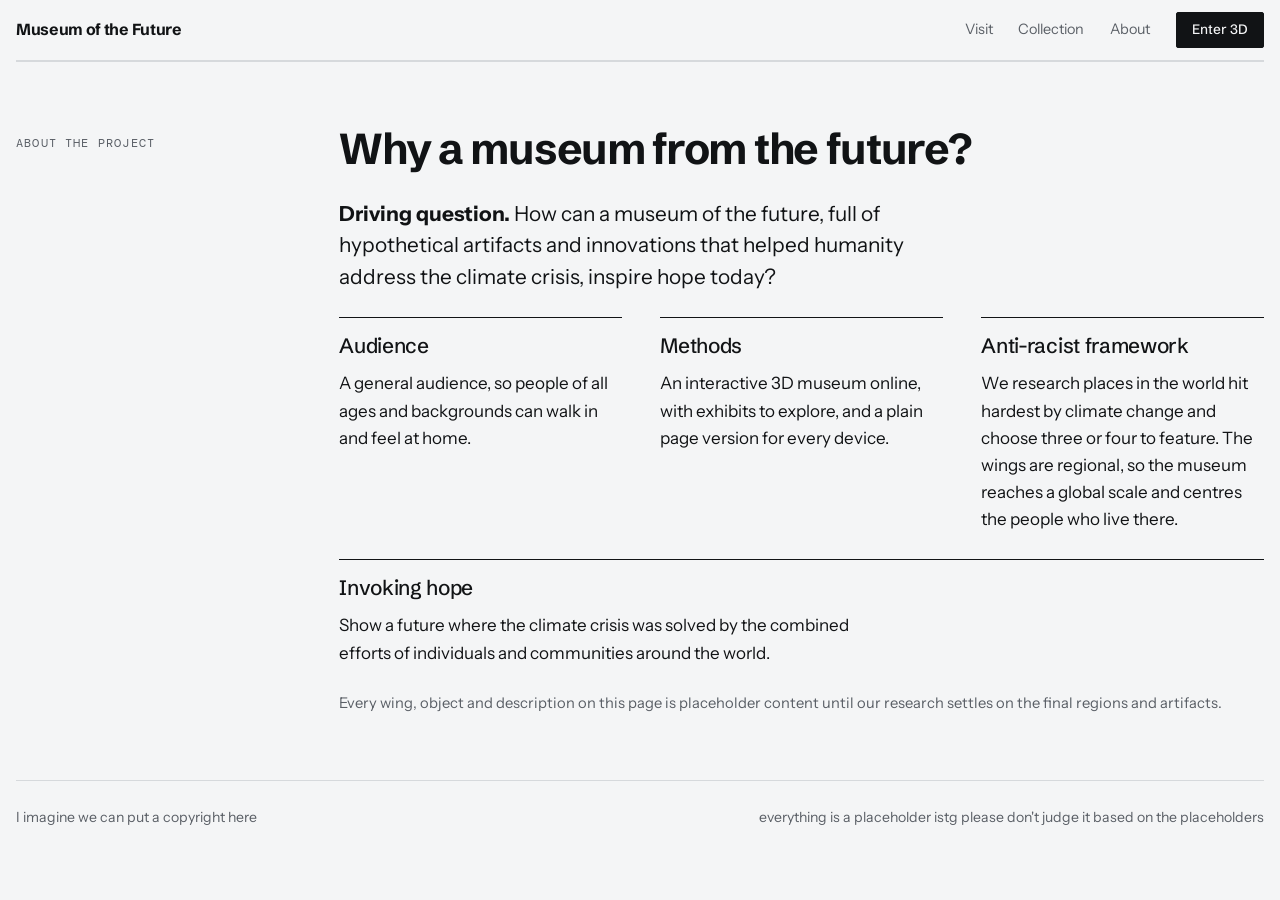
==== about/index.html @ c41415de "initial commit" ====
<!doctype html>
<html lang="en">
<head>
<meta charset="utf-8">
<meta name="viewport" content="width=device-width,initial-scale=1,viewport-fit=cover">
<meta name="claude:viewport-fit-sides" content="cover">
<title>About- Museum of the Future</title>
<link rel="preconnect" href="https://fonts.googleapis.com">
<link rel="preconnect" href="https://fonts.gstatic.com" crossorigin>
<link href="https://fonts.googleapis.com/css2?family=DM+Mono:wght@400;500&family=Instrument+Sans:wght@400;500&family=Schibsted+Grotesk:wght@500;700&display=swap" rel="stylesheet">
<link rel="stylesheet" href="../css/base.css">
<link rel="stylesheet" href="../css/site.css">
<link rel="stylesheet" href="../css/gallery.css">
</head>
<body>

<div id="site">
<header class="top">
  <div class="wrap">
    <a class="brand" href="../">Museum of the Future</a>
    <nav class="nav" aria-label="Main">
      <a href="../index.html#visit">Visit</a><a href="../collection/">Collection</a><a href="./">About</a>
      <button class="btn btn-primary btn-sm" type="button" data-3d="">Enter 3D</button>
    </nav>
  </div>
</header>

<main id="top">
<section class="sec" id="about">
  <div class="wrap">
    <p class="mono sec-label">About the project</p>
    <div class="sec-body">
      <h2>Why a museum from the future?</h2>
      <p class="lead"><b>Driving question.</b> How can a museum of the future, full of hypothetical artifacts and innovations that helped humanity address the climate crisis, inspire hope today?</p>
      <div class="three">
        <article class="item"><h3>Audience</h3><p>A general audience, so people of all ages and backgrounds can walk in and feel at home.</p></article>
        <article class="item"><h3>Methods</h3><p>An interactive 3D museum online, with exhibits to explore, and a plain page version for every device.</p></article>
        <article class="item"><h3>Anti-racist framework</h3><p>We research places in the world hit hardest by climate change and choose three or four to feature. The wings are regional, so the museum reaches a global scale and centres the people who live there.</p></article>
      </div>
      <div class="one">
        <article class="item"><h3>Invoking hope</h3><p>Show a future where the climate crisis was solved by the combined efforts of individuals and communities around the world.</p></article>
        </div>
      <p class="note">Every wing, object and description on this page is placeholder content until our research settles on the final regions and artifacts.</p>
    </div>
  </div>
</section>
</main>

<footer>
  <div class="wrap">
    <span>I imagine we can put a copyright here</span>
    <span>everything is a placeholder istg please don't judge it based on the placeholders</span>
  </div>
</footer>
</div>

<div class="modal" id="placard" role="dialog" aria-modal="true" aria-labelledby="pl-title" hidden>
  <div class="modal-card">
    <div class="frame"><div class="mat"><canvas id="pl-canvas" width="480" height="600" aria-hidden="true"></canvas></div></div>
    <div>
      <p class="mono" id="pl-cat"></p>
      <h3 id="pl-title" style="margin-block:.5rem .8rem;font-size:1.7rem;font-weight:700;letter-spacing:-.025em"></h3>
      <p id="pl-text"></p>
      <dl><dt>Wing</dt><dd id="pl-wing"></dd><dt>Era</dt><dd id="pl-year"></dd><dt>Stewarded by</dt><dd id="pl-by"></dd></dl>
      <div class="btn-row" style="margin-top:1.4rem"><button class="btn btn-primary" type="button" id="pl-close">Close</button></div>
    </div>
  </div>
</div>

<div id="gallery3d" hidden role="dialog" aria-modal="true" aria-label="3D gallery">
  <div id="gl-host"></div>
  <div class="hud">
    <div class="hud-top">
      <button class="hud-btn" id="gl-exit" type="button">&larr; Exit to site</button>
      <div class="hud-right">
        <label class="sr" for="hud-q">Quality</label>
        <select id="hud-q" class="hud-btn"><option value="low">Low</option><option value="medium">Medium</option><option value="high">High</option></select>
        <button class="hud-btn" id="gl-stats-btn" type="button" aria-pressed="false">Stats</button>
      </div>
    </div>
    <div class="hud-pill" id="gl-room" role="status" aria-live="polite"></div>
    <canvas id="gl-map" width="124" height="124" aria-hidden="true"></canvas>
    <div class="hud-stats" id="gl-stats" hidden></div>
    <div class="cross" aria-hidden="true"></div>
    <button class="hud-read" id="gl-read" type="button" hidden></button>
    <div id="joy" aria-hidden="true"><div id="knob"></div></div>
    <p class="hud-help"><span class="m">WASD or arrows to walk, mouse to look, E to read.</span></p>
  </div>
  <div class="gl-load" id="gl-load">
    <div class="box">
      <h2 id="gl-title">Opening the gallery</h2>
      <p id="gl-msg">Loading the 3D library.</p>
      <button class="btn btn-primary" type="button" id="gl-go" hidden>Start walking</button>
      <button class="btn btn-ghost" type="button" id="gl-back" hidden>Back to the site</button>
    </div>
  </div>
</div>

<!-- tiny DOM + environment helpers -->
<script src="../src/util.js"></script>
<!-- shared state -->
<script src="../src/state.js"></script>
<!-- the wings and the objects -->
<script src="../src/data.js"></script>
<!-- procedural paintings -->
<script src="../src/art.js"></script>
<!-- wall-label dialog -->
<script src="../src/placard.js"></script>
<!-- device check + quality presets -->
<script src="../src/quality.js"></script>
<!-- on-demand three.js loader -->
<script src="../src/load-three.js"></script>
<!-- the 3D gallery -->
<script src="../src/world.js"></script>
<!-- open/close the 3D gallery -->
<script src="../src/gallery.js"></script>
<!-- click wiring -->
<script src="../src/main.js"></script>
</body>
</html>
---- css/base.css ----
:root{color-scheme:light;box-sizing:border-box;padding-top:env(safe-area-inset-top,0px);padding-bottom:env(safe-area-inset-bottom,0px)}html{scroll-padding-top:env(safe-area-inset-top,0px)}body{margin:0;padding:0;font:14px -apple-system,BlinkMacSystemFont,sans-serif;background:#fff;color:#000}img{max-width:100%}[hidden]:not([hidden=until-found i]){display:none!important}

:root{
  --bg:#f4f5f6; --surface:#ffffff; --ink:#111315; --muted:#5a5f66; --line:#d6d9dc;
  --accent:#2a3fd6; --accent-ink:#ffffff; --mat:#ffffff; --frame:#16181b; --focus:#2a3fd6;
  --hud-bg:rgba(17,19,21,.8); --hud-ink:#f4f5f6;
  --f-display:'Schibsted Grotesk',system-ui,-apple-system,'Segoe UI',sans-serif;
  --f-body:'Instrument Sans',system-ui,-apple-system,'Segoe UI',sans-serif;
  --f-mono:'DM Mono',ui-monospace,'SFMono-Regular',Menlo,monospace;
}
@media (prefers-color-scheme: dark){
  :root:not([data-theme="light"]){
    --bg:#0d0e10; --surface:#15171a; --ink:#eceef0; --muted:#9aa0a8; --line:#2a2d32;
    --accent:#93a2ff; --accent-ink:#0d0e10; --frame:#3b3f45; --focus:#93a2ff; color-scheme:dark;
  }
}
:root[data-theme="dark"]{
  --bg:#0d0e10; --surface:#15171a; --ink:#eceef0; --muted:#9aa0a8; --line:#2a2d32;
  --accent:#93a2ff; --accent-ink:#0d0e10; --frame:#3b3f45; --focus:#93a2ff; color-scheme:dark;
}
*,*::before,*::after{box-sizing:border-box}
[hidden]{display:none!important}
html{scroll-behavior:smooth}
@media (prefers-reduced-motion: reduce){html{scroll-behavior:auto}*{transition:none!important;animation:none!important}}
body{
  background:var(--bg);color:var(--ink);font-family:var(--f-body);font-size:1.0625rem;line-height:1.6;
  padding-block:0;padding-left:max(16px,env(safe-area-inset-left,0px));padding-right:max(16px,env(safe-area-inset-right,0px));
  overflow-x:clip;-webkit-font-smoothing:antialiased;
}
body::before{content:"";position:fixed;inset:0 0 auto;height:env(safe-area-inset-top,0px);z-index:10;background:var(--bg)}
h1,h2,h3{font-family:var(--f-display);color:var(--ink);margin:0;text-wrap:balance}
h2{font-size:clamp(1.8rem,3.6vw,2.7rem);font-weight:700;letter-spacing:-.03em;line-height:1.08}
h3{font-size:1.3rem;font-weight:500;letter-spacing:-.015em;line-height:1.2}
p{margin:0}
a{color:var(--ink);text-underline-offset:3px}
a:hover{color:var(--accent)}
:focus-visible{outline:2px solid var(--focus);outline-offset:3px}
.sr{position:absolute;width:1px;height:1px;overflow:hidden;clip:rect(0 0 0 0);white-space:nowrap}
.mono{font-family:var(--f-mono);font-size:.74rem;letter-spacing:.1em;text-transform:uppercase;color:var(--muted)}
.wrap{max-width:82rem;margin-inline:auto}
.lead{font-size:clamp(1.1rem,1.8vw,1.3rem);line-height:1.5;max-width:36rem}
.small{font-size:.95rem;color:var(--muted);max-width:36rem}

.btn{font-family:var(--f-display);font-weight:500;font-size:.92rem;line-height:1.2;border-radius:2px;padding:.8rem 1.25rem;border:1px solid var(--ink);cursor:pointer;text-decoration:none;display:inline-flex;align-items:center;gap:.5rem;transition:background .15s,color .15s,border-color .15s}
.btn:hover{border-color:var(--accent);color:var(--accent-ink);background:var(--accent)}
.btn[disabled]{opacity:.45;cursor:not-allowed}
.btn[disabled]:hover{background:inherit;border-color:var(--ink);color:inherit}
.btn-primary{background:var(--ink);color:var(--bg)}
.btn-ghost{background:transparent;color:var(--ink)}
.btn-sm{padding:.55rem .95rem;font-size:.85rem}
---- css/site.css ----
.top{position:sticky;top:env(safe-area-inset-top,0px);z-index:8;background:var(--bg);border-bottom:1px solid var(--line)}
.top .wrap{display:flex;align-items:center;justify-content:space-between;gap:1rem;padding-block:.75rem}
.brand{font-family:var(--f-display);font-weight:700;font-size:1rem;letter-spacing:-.02em;text-decoration:none}
.nav{display:flex;align-items:center;gap:1.6rem}
.nav a:not(.btn){font-size:.9rem;text-decoration:none;color:var(--muted)}
.nav a:not(.btn):hover{color:var(--ink)}
@media (max-width:700px){.nav a:not(.btn){display:none}}

.hero{padding-block:clamp(2.5rem,6vw,5rem) clamp(2.5rem,6vw,4.5rem)}
.hero h1{font-size:clamp(3.1rem,11.2vw,9.2rem);font-weight:700;letter-spacing:-.05em;line-height:.9;margin:1.1rem 0 clamp(2rem,5vw,3.6rem);max-width:12ch}
.hero-row{display:grid;grid-template-columns:minmax(0,5fr) minmax(0,7fr);gap:clamp(1.8rem,5vw,5rem);align-items:end}
@media (max-width:860px){.hero-row{grid-template-columns:minmax(0,1fr)}}
.cta{display:flex;flex-wrap:wrap;gap:.7rem;margin-top:1.6rem}
.hero .small{margin-top:1.2rem}
#hero-wall{display:grid;grid-template-columns:repeat(3,minmax(0,1fr));gap:clamp(.8rem,2vw,1.6rem);align-items:end}
@media (max-width:600px){#hero-wall .plate{display:none}}

.frame{background:var(--frame);padding:clamp(4px,.7vw,6px)}
.mat{background:var(--mat);padding:clamp(8px,9%,20px)}
.mat canvas{display:block;width:100%;height:auto;aspect-ratio:4/5;max-width:100%}
.plate{border-top:1px solid var(--line);padding-top:.55rem;font-family:var(--f-mono);font-size:.7rem;line-height:1.55;letter-spacing:.04em;color:var(--muted)}
.plate b{display:block;font-family:var(--f-display);font-weight:500;font-size:.95rem;letter-spacing:-.01em;line-height:1.3;color:var(--ink);margin-block:.1rem}
.art{display:flex;flex-direction:column;gap:.75rem;text-align:left;background:none;border:0;padding:0;color:inherit;font:inherit;cursor:pointer;min-width:0}
.art .frame{transition:transform .25s}
.art:hover .frame{transform:translateY(-4px)}

.sec{border-top:1px solid var(--line);padding-block:clamp(2.2rem,5vw,4rem)}
.sec .wrap{display:grid;grid-template-columns:minmax(0,1fr) minmax(0,3.4fr);gap:clamp(1rem,4vw,4rem)}
@media (max-width:860px){.sec .wrap{grid-template-columns:minmax(0,1fr)}}
.sec-label{padding-top:.5rem}
.sec-body{display:grid;gap:1.6rem;min-width:0;align-content:start}
.two{display:grid;grid-template-columns:repeat(2,minmax(0,1fr));gap:clamp(1.5rem,4vw,3.5rem)}
.three{display:grid;grid-template-columns:repeat(3,minmax(0,1fr));gap:clamp(1.5rem,3vw,2.5rem)}
@media (max-width:860px){.two,.three{grid-template-columns:minmax(0,1fr)}}
.item{border-top:1px solid var(--ink);padding-top:1rem;display:grid;gap:.7rem;align-content:start}
.item p{max-width:34rem}
.list{margin:0;padding:0;list-style:none;display:grid;gap:.4rem;font-size:.95rem;color:var(--muted)}
.list li{padding-left:1rem;position:relative}
.list li::before{content:"";position:absolute;left:0;top:.7em;width:.5rem;height:1px;background:currentColor}
.seg{display:inline-flex;border:1px solid var(--ink);width:max-content;max-width:100%}
.seg label{cursor:pointer;position:relative}
.seg input{position:absolute;opacity:0;width:1px;height:1px}
.seg span{display:block;padding:.45rem 1.1rem;font-family:var(--f-mono);font-size:.74rem;letter-spacing:.08em;text-transform:uppercase}
.seg input:checked + span{background:var(--ink);color:var(--bg)}
.seg input:focus-visible + span{outline:2px solid var(--focus);outline-offset:2px}
.note{font-size:.92rem;color:var(--muted)}
.btn-row{display:flex;flex-wrap:wrap;gap:.7rem}

.chips{display:flex;flex-wrap:wrap;gap:.4rem}
.chip{font-family:var(--f-mono);font-size:.72rem;letter-spacing:.08em;text-transform:uppercase;color:var(--ink);background:transparent;border:1px solid var(--line);border-radius:2px;padding:.45rem .8rem;cursor:pointer}
.chip:hover{border-color:var(--ink)}
.chip[aria-pressed="true"]{background:var(--ink);border-color:var(--ink);color:var(--bg)}
.wing{display:grid;grid-template-columns:minmax(0,1fr) minmax(0,2fr);gap:clamp(1.5rem,4vw,3rem);padding-block:2rem;border-top:1px solid var(--line)}
.wing:first-child{border-top:1px solid var(--ink)}
@media (max-width:860px){.wing{grid-template-columns:minmax(0,1fr)}}
.wing-head{display:grid;gap:.7rem;align-content:start;justify-items:start}
.wing-head .btn{margin-top:.4rem}
.wing-art{display:grid;grid-template-columns:repeat(2,minmax(0,1fr));gap:clamp(1rem,3vw,2rem);align-items:start}
@media (max-width:520px){.wing-art{grid-template-columns:minmax(0,1fr)}}

.notes{display:grid;grid-template-columns:repeat(2,minmax(0,1fr));gap:1.4rem clamp(1.5rem,4vw,3.5rem);margin:0;padding:0;list-style:none}
@media (max-width:860px){.notes{grid-template-columns:minmax(0,1fr)}}
.notes li{border-top:1px solid var(--line);padding-top:.8rem}
.notes b{font-family:var(--f-display);font-weight:500;display:block;margin-bottom:.2rem}
.notes span{color:var(--muted);font-size:.95rem}

form{display:grid;gap:.6rem;align-content:start}
form h3{margin-bottom:.2rem}
legend{font-family:var(--f-display);font-weight:500;padding:0;margin-bottom:.8rem}
fieldset{border:0;margin:0;padding:0;min-width:0}
label.q{font-family:var(--f-display);font-weight:500;font-size:.9rem;margin-top:.5rem}
textarea,input[type=text],select.field{width:100%;font:inherit;color:var(--ink);background:var(--surface);border:1px solid var(--line);border-radius:2px;padding:.65rem .75rem}
textarea:focus,input[type=text]:focus,select.field:focus{border-color:var(--ink);outline:none;box-shadow:0 0 0 2px var(--focus)}
textarea{resize:vertical;min-height:5rem}
.scale{display:flex;gap:.4rem;flex-wrap:wrap}
.scale label{cursor:pointer;position:relative}
.scale input{position:absolute;opacity:0;width:1px;height:1px}
.scale span{display:grid;place-items:center;width:3rem;height:3rem;border:1px solid var(--ink);font-family:var(--f-mono);font-size:.9rem}
.scale input:checked + span{background:var(--ink);color:var(--bg)}
.scale input:focus-visible + span{outline:2px solid var(--focus);outline-offset:2px}
.ends{display:flex;justify-content:space-between;font-size:.82rem;color:var(--muted);max-width:16.4rem;margin-top:.4rem}
.msg{min-height:1.4em;font-size:.95rem;color:var(--accent)}
footer{border-top:1px solid var(--line);padding-block:1.6rem 2.4rem;color:var(--muted);font-size:.88rem}
footer .wrap{display:flex;flex-wrap:wrap;justify-content:space-between;gap:.5rem 2rem}

.modal{position:fixed;inset:0;z-index:100;background:rgba(8,9,11,.72);display:grid;place-items:center;padding:max(16px,env(safe-area-inset-top,0px)) max(16px,env(safe-area-inset-right,0px)) max(16px,env(safe-area-inset-bottom,0px)) max(16px,env(safe-area-inset-left,0px));overflow:auto}
.modal-card{background:var(--bg);border:1px solid var(--line);max-width:52rem;width:100%;display:grid;grid-template-columns:minmax(0,.8fr) minmax(0,1fr);gap:clamp(1.2rem,3vw,2.2rem);padding:clamp(1.1rem,3vw,2rem)}
@media (max-width:640px){.modal-card{grid-template-columns:minmax(0,1fr)}.modal-card .frame{max-width:15rem}}
.modal-card dl{margin:1.2rem 0 0;display:grid;grid-template-columns:auto 1fr;gap:.4rem 1.2rem;font-size:.92rem;border-top:1px solid var(--line);padding-top:1rem}
.modal-card dt{font-family:var(--f-mono);font-size:.7rem;letter-spacing:.08em;text-transform:uppercase;color:var(--muted);padding-top:.2rem}
.modal-card dd{margin:0}
---- css/gallery.css ----
#gallery3d{position:fixed;inset:0;z-index:50;background:#e8e9eb}
#gl-host{position:absolute;inset:0}
#gl-host canvas{display:block;width:100%;height:100%;touch-action:none;cursor:grab}
.hud{position:absolute;inset:0;pointer-events:none;color:var(--hud-ink)}
.hud > *{pointer-events:auto}
.hud-top{position:absolute;top:0;left:0;right:0;display:flex;justify-content:space-between;gap:.6rem;flex-wrap:wrap;pointer-events:none;
  padding:calc(env(safe-area-inset-top,0px) + 10px) max(12px,env(safe-area-inset-left,0px)) 0 max(12px,env(safe-area-inset-right,0px))}
.hud-top > *{pointer-events:auto}
.hud-right{display:flex;gap:.5rem;align-items:center}
.hud-btn{background:var(--hud-bg);color:var(--hud-ink);border:1px solid rgba(255,255,255,.22);border-radius:2px;padding:.55rem .9rem;font-family:var(--f-display);font-weight:500;font-size:.85rem;cursor:pointer;color-scheme:dark}
.hud-btn[aria-pressed="true"]{background:#f4f5f6;color:#111315}
.hud-pill{position:absolute;left:50%;transform:translateX(-50%);top:calc(env(safe-area-inset-top,0px) + 62px);background:var(--hud-bg);padding:.45rem 1rem;border-radius:2px;font-family:var(--f-mono);font-size:.76rem;letter-spacing:.1em;text-transform:uppercase;opacity:0;transition:opacity .4s;pointer-events:none!important}
.hud-pill.on{opacity:1}
#gl-map{position:absolute;right:max(12px,env(safe-area-inset-right,0px));top:calc(env(safe-area-inset-top,0px) + 62px);width:124px;height:124px;background:var(--hud-bg);border-radius:2px;pointer-events:none!important}
.hud-stats{position:absolute;left:max(12px,env(safe-area-inset-left,0px));top:calc(env(safe-area-inset-top,0px) + 62px);background:var(--hud-bg);padding:.6rem .8rem;border-radius:2px;font-family:var(--f-mono);font-size:.72rem;line-height:1.55;white-space:pre;pointer-events:none!important}
.cross{position:absolute;left:50%;top:50%;width:8px;height:8px;margin:-4px 0 0 -4px;border-radius:50%;background:rgba(255,255,255,.9);box-shadow:0 0 0 1px rgba(17,19,21,.6);pointer-events:none!important}
.hud-read{position:absolute;left:50%;transform:translateX(-50%);bottom:calc(env(safe-area-inset-bottom,0px) + 150px);max-width:calc(100% - 32px);background:#f4f5f6;color:#111315;border:0;border-radius:2px;padding:.75rem 1.2rem;font-family:var(--f-display);font-weight:500;font-size:.92rem;cursor:pointer;box-shadow:0 2px 14px rgba(0,0,0,.25)}
.hud-help{position:absolute;left:max(12px,env(safe-area-inset-left,0px));bottom:calc(env(safe-area-inset-bottom,0px) + 14px);right:max(12px,env(safe-area-inset-right,0px));font-size:.8rem;text-align:center;pointer-events:none!important;color:#3a3e44}
.hud-help .t{display:none}
@media (pointer:coarse){.hud-help .m{display:none}.hud-help .t{display:inline}.hud-help{text-align:right;bottom:calc(env(safe-area-inset-bottom,0px) + 4px)}}
#joy{display:none;position:absolute;left:calc(max(12px,env(safe-area-inset-left,0px)) + 8px);bottom:calc(env(safe-area-inset-bottom,0px) + 26px);width:120px;height:120px;border-radius:50%;background:var(--hud-bg);border:1px solid rgba(255,255,255,.3);touch-action:none}
@media (pointer:coarse){#joy{display:block}}
#knob{position:absolute;left:50%;top:50%;width:52px;height:52px;margin:-26px 0 0 -26px;border-radius:50%;background:rgba(255,255,255,.88);pointer-events:none}
.gl-load{position:absolute;inset:0;display:grid;place-items:center;background:rgba(13,14,16,.86);padding:max(16px,env(safe-area-inset-top,0px)) max(16px,env(safe-area-inset-right,0px)) max(16px,env(safe-area-inset-bottom,0px)) max(16px,env(safe-area-inset-left,0px));z-index:5}
.gl-load .box{max-width:26rem;width:100%;background:var(--bg);border:1px solid var(--line);padding:1.6rem;display:grid;gap:1rem;justify-items:start}
.gl-load .box h2{font-size:1.6rem}
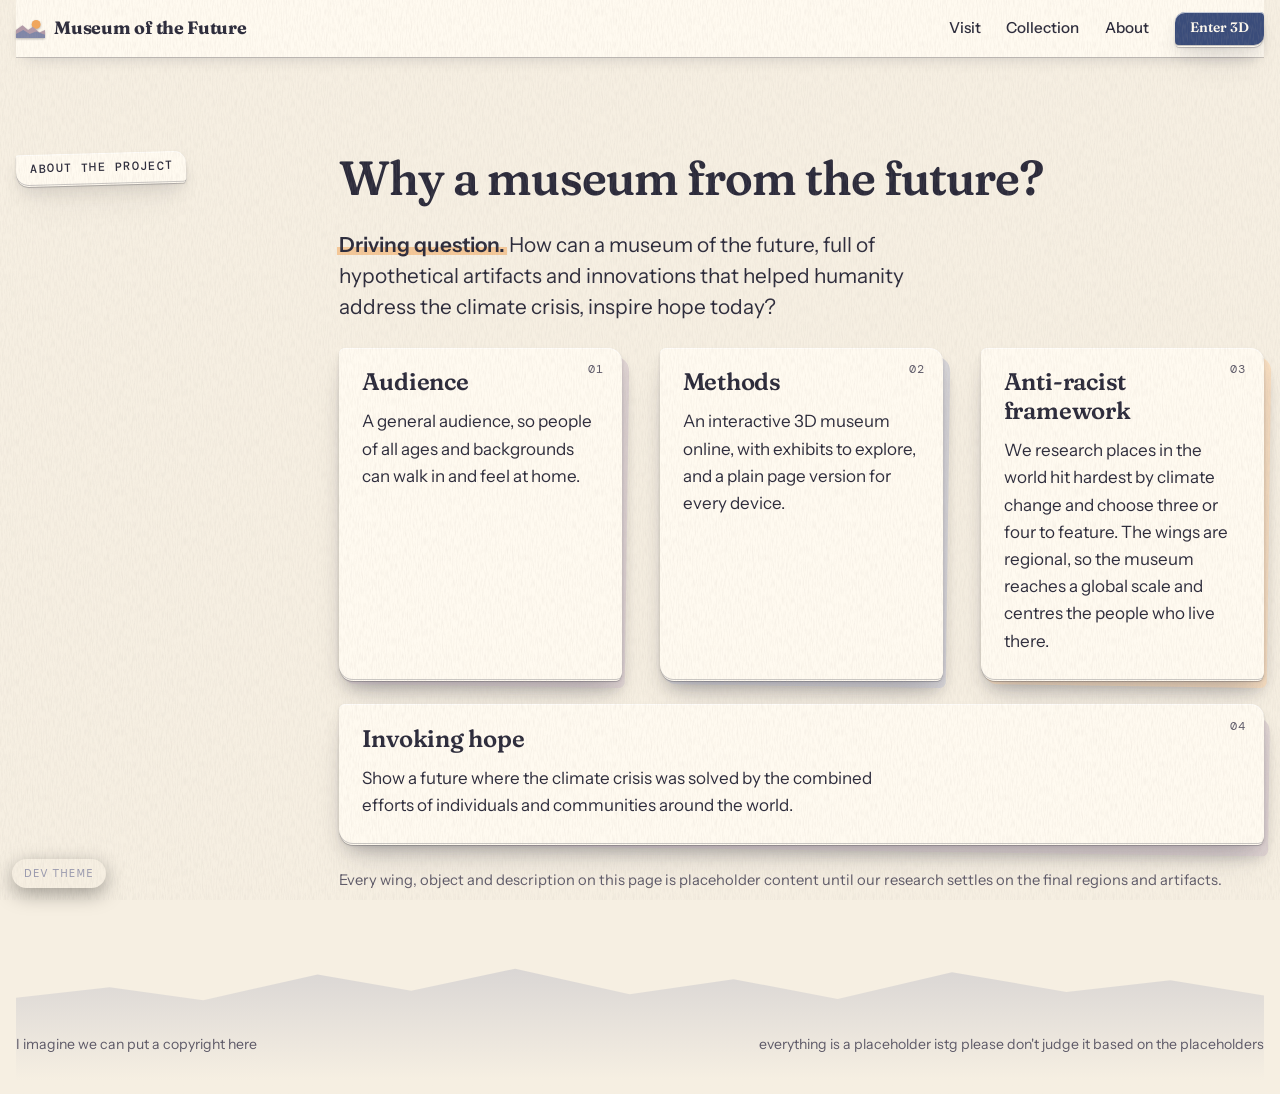
==== commit 617b4fcd: "these themes are so ass" ====
--- a/about/index.html
+++ b/about/index.html
@@ -11,6 +11,8 @@
 <link rel="stylesheet" href="../css/base.css">
 <link rel="stylesheet" href="../css/site.css">
 <link rel="stylesheet" href="../css/gallery.css">
+<!-- REMOVE THIS BEFORE WE DO THE ACTUAL SITE -->
+<script src="../src/theme-switcher.js"></script>
 </head>
 <body>
 
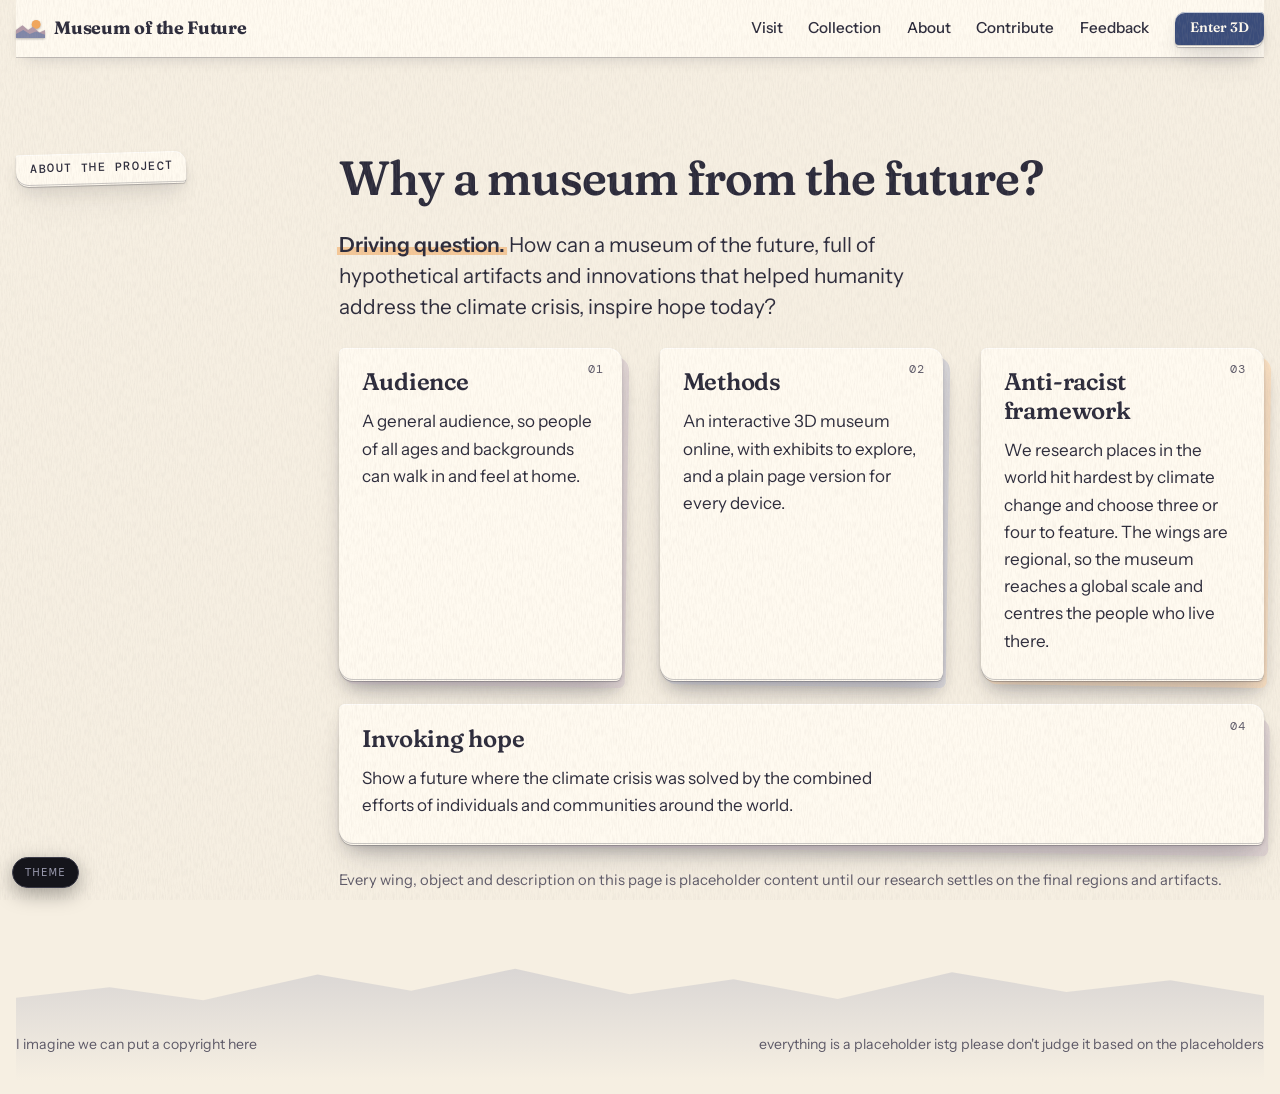
==== commit b6d2c0cb: "fixed nav, contrivute/feedback" ====
--- a/about/index.html
+++ b/about/index.html
@@ -21,7 +21,7 @@
   <div class="wrap">
     <a class="brand" href="../">Museum of the Future</a>
     <nav class="nav" aria-label="Main">
-      <a href="../index.html#visit">Visit</a><a href="../collection/">Collection</a><a href="./">About</a>
+      <a href="../index.html#visit">Visit</a><a href="../collection/">Collection</a><a href="./" aria-current="page">About</a><a href="../contribute/">Contribute</a><a href="../feedback/">Feedback</a>
       <button class="btn btn-primary btn-sm" type="button" data-3d="">Enter 3D</button>
     </nav>
   </div>
@@ -116,6 +116,8 @@
 <script src="../src/world.js"></script>
 <!-- open/close the 3D gallery -->
 <script src="../src/gallery.js"></script>
+<!-- responsive top nav -->
+<script src="../src/nav.js"></script>
 <!-- click wiring -->
 <script src="../src/main.js"></script>
 </body>
--- a/css/site.css
+++ b/css/site.css
@@ -2,9 +2,20 @@
 .top .wrap{display:flex;align-items:center;justify-content:space-between;gap:1rem;padding-block:.75rem}
 .brand{font-family:var(--f-display);font-weight:700;font-size:1rem;letter-spacing:-.02em;text-decoration:none}
 .nav{display:flex;align-items:center;gap:1.6rem}
+.nav-links{display:contents}
 .nav a:not(.btn){font-size:.9rem;text-decoration:none;color:var(--muted)}
 .nav a:not(.btn):hover{color:var(--ink)}
-@media (max-width:700px){.nav a:not(.btn){display:none}}
+.nav a[aria-current=page]{color:var(--ink)}
+.nav-menu{display:none;background:none;border:1px solid var(--line);border-radius:2px;padding:.4rem .7rem;font-family:var(--f-mono);font-size:.72rem;letter-spacing:.08em;text-transform:uppercase;color:var(--ink);cursor:pointer}
+.nav-menu:hover{border-color:var(--ink)}
+
+.top.nav-compact .nav{gap:.75rem}
+.top.nav-compact .nav-menu{display:inline-flex}
+.top.nav-compact .nav-links{position:absolute;top:100%;left:0;right:0;z-index:9;display:none;flex-direction:column;align-items:stretch;gap:0;padding:.1rem clamp(1rem,4vw,1.5rem) .9rem;background:var(--bg);border-bottom:1px solid var(--line)}
+.top.nav-compact.nav-open .nav-links{display:flex}
+.top.nav-compact .nav-links a:not(.btn):not(:first-child){padding-block:.6rem;border-top:1px solid var(--line)}
+.top.nav-compact .nav-links a:not(.btn):first-child{padding-block:.6rem}
+.top.nav-compact .nav-links a:not(.btn):hover{color:var(--accent)}
 
 .hero{padding-block:clamp(2.5rem,6vw,5rem) clamp(2.5rem,6vw,4.5rem)}
 .hero h1{font-size:clamp(3.1rem,11.2vw,9.2rem);font-weight:700;letter-spacing:-.05em;line-height:.9;margin:1.1rem 0 clamp(2rem,5vw,3.6rem);max-width:12ch}
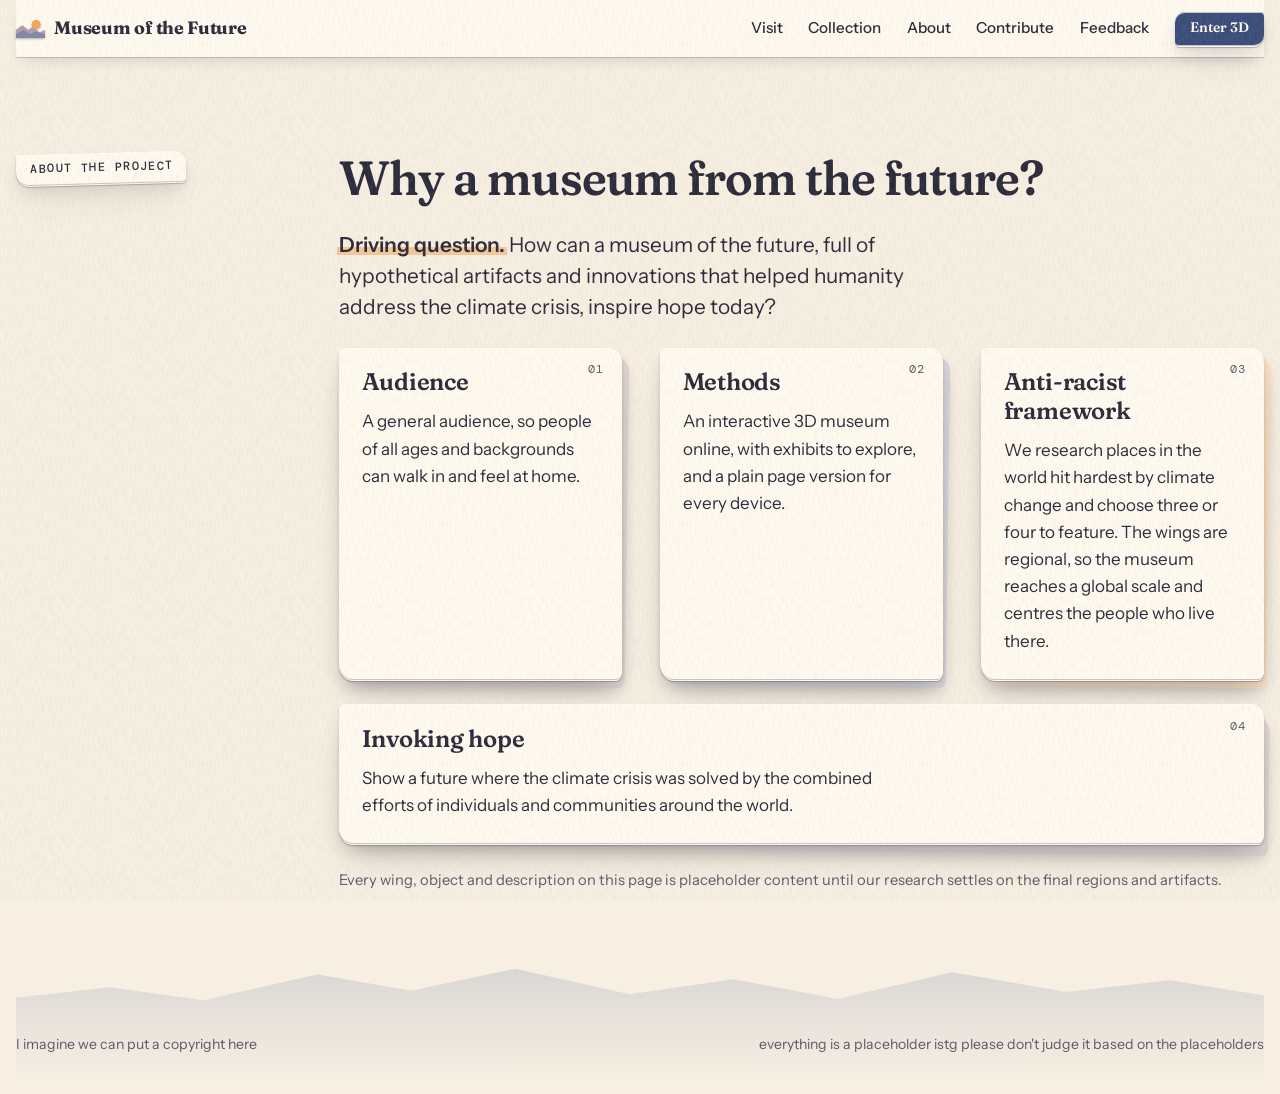
==== commit fd7379cf: "favicon + actual artifact" ====
--- a/about/index.html
+++ b/about/index.html
@@ -1,5 +1,5 @@
 <!doctype html>
-<html lang="en">
+<html lang="en" data-skin="papercut" data-style="maximal">
 <head>
 <meta charset="utf-8">
 <meta name="viewport" content="width=device-width,initial-scale=1,viewport-fit=cover">
@@ -11,8 +11,11 @@
 <link rel="stylesheet" href="../css/base.css">
 <link rel="stylesheet" href="../css/site.css">
 <link rel="stylesheet" href="../css/gallery.css">
-<!-- REMOVE THIS BEFORE WE DO THE ACTUAL SITE -->
-<script src="../src/theme-switcher.js"></script>
+<link rel="icon" type="image/png" href="/assets/favicon.png">
+<link rel="preconnect" href="https://fonts.googleapis.com">
+<link rel="preconnect" href="https://fonts.gstatic.com" crossorigin>
+<link rel="stylesheet" href="https://fonts.googleapis.com/css2?family=Fraunces:opsz,wght,SOFT@9..144,500..700,60&display=swap">
+<link rel="stylesheet" href="../css/skins/papercut.css">
 </head>
 <body>
 
@@ -62,8 +65,10 @@
     <div>
       <p class="mono" id="pl-cat"></p>
       <h3 id="pl-title" style="margin-block:.5rem .8rem;font-size:1.7rem;font-weight:700;letter-spacing:-.025em"></h3>
-      <p id="pl-text"></p>
-      <dl><dt>Wing</dt><dd id="pl-wing"></dd><dt>Era</dt><dd id="pl-year"></dd><dt>Stewarded by</dt><dd id="pl-by"></dd></dl>
+      
+      <!-- description lives in the label grid (pl-desc) -->
+      
+      <dl><dt>Name</dt><dd id="pl-name"></dd><dt>Wing</dt><dd id="pl-wing"></dd><dt>Year</dt><dd id="pl-year"></dd><dt>Origin</dt><dd id="pl-origin"></dd><dt>Description</dt><dd id="pl-desc"></dd></dl>
       <div class="btn-row" style="margin-top:1.4rem"><button class="btn btn-primary" type="button" id="pl-close">Close</button></div>
     </div>
   </div>
--- a/css/base.css
+++ b/css/base.css
@@ -8,16 +8,7 @@
   --f-body:'Instrument Sans',system-ui,-apple-system,'Segoe UI',sans-serif;
   --f-mono:'DM Mono',ui-monospace,'SFMono-Regular',Menlo,monospace;
 }
-@media (prefers-color-scheme: dark){
-  :root:not([data-theme="light"]){
-    --bg:#0d0e10; --surface:#15171a; --ink:#eceef0; --muted:#9aa0a8; --line:#2a2d32;
-    --accent:#93a2ff; --accent-ink:#0d0e10; --frame:#3b3f45; --focus:#93a2ff; color-scheme:dark;
-  }
-}
-:root[data-theme="dark"]{
-  --bg:#0d0e10; --surface:#15171a; --ink:#eceef0; --muted:#9aa0a8; --line:#2a2d32;
-  --accent:#93a2ff; --accent-ink:#0d0e10; --frame:#3b3f45; --focus:#93a2ff; color-scheme:dark;
-}
+
 *,*::before,*::after{box-sizing:border-box}
 [hidden]{display:none!important}
 html{scroll-behavior:smooth}
--- a/css/skins/papercut.css
+++ b/css/skins/papercut.css
@@ -0,0 +1,285 @@
+html[data-skin=papercut]{
+  --pc-f-display:'Fraunces','Schibsted Grotesk',Georgia,serif;
+
+  --pc-ridge-1:url("data:image/svg+xml,%3Csvg xmlns='http://www.w3.org/2000/svg' viewBox='0 0 1200 120' preserveAspectRatio='none'%3E%3Cpath d='M0 120V70L90 52 180 74 290 30 380 58 480 20 590 64 690 38 790 72 900 26 1010 60 1110 40 1200 66V120Z'/%3E%3C/svg%3E");
+  --pc-ridge-2:url("data:image/svg+xml,%3Csvg xmlns='http://www.w3.org/2000/svg' viewBox='0 0 1200 120' preserveAspectRatio='none'%3E%3Cpath d='M0 120V88L140 60 250 84 370 46 520 82 640 52 760 86 880 44 1010 80 1120 58 1200 78V120Z'/%3E%3C/svg%3E");
+  --pc-ridge-3:url("data:image/svg+xml,%3Csvg xmlns='http://www.w3.org/2000/svg' viewBox='0 0 1200 120' preserveAspectRatio='none'%3E%3Cpath d='M0 120V96L110 78 230 98 360 70 500 96 650 72 790 100 930 74 1070 96 1200 82V120Z'/%3E%3C/svg%3E");
+  --pc-ridge-h:clamp(34px,5vw,64px);
+  --pc-ease:cubic-bezier(.2,.7,.2,1);
+}
+
+html[data-skin=papercut]{
+  color-scheme:light;
+  --pc-paper:#f6efe2; --pc-paper-2:#fffaf0; --pc-ink:#2b2a3a; --pc-muted:#5e5a68; --pc-rule:rgba(43,42,58,.28);
+  --pc-sky-top:#f9dcc0; --pc-sky-bot:#f6efe2;
+  --pc-sun:#f2a65a; --pc-ridge-far:#d9b8a4; --pc-ridge-mid:#b39aa8; --pc-ridge-near:#7f86a8;
+  --pc-sh:43,42,58;
+  --pc-sh-a:.16; --pc-sh-b:.22; --pc-edge:rgba(255,255,255,.7);
+  --pc-btn-bg:#3a4c7a; --pc-btn-ink:#fffaf0; --pc-focus:#3a4c7a;
+
+  --pc-n-a:#dfe7f2; --pc-n-b:#8aa3c7;
+  --pc-e-a:#e1ecdc; --pc-e-b:#86a98a;
+  --pc-s-a:#f4e3cc; --pc-s-b:#d19a5c;
+  --pc-w-a:#d9ecec; --pc-w-b:#6fa9ae;
+  --pc-fibre:.5;
+}
+
+html[data-skin=papercut] body{background:var(--pc-paper)}
+html[data-skin=papercut] body::before{background:var(--pc-paper)}
+html[data-skin=papercut] ::selection{background:var(--pc-sun);color:#2b2a3a}
+
+html[data-skin=papercut]::after{content:"";position:fixed;inset:0;z-index:9;pointer-events:none;opacity:var(--pc-fibre);
+  background:url("data:image/svg+xml,%3Csvg xmlns='http://www.w3.org/2000/svg' width='240' height='240'%3E%3Cfilter id='n' x='0' y='0' width='100%25' height='100%25'%3E%3CfeTurbulence type='fractalNoise' baseFrequency='.8 .12' numOctaves='2' seed='3' stitchTiles='stitch'/%3E%3CfeColorMatrix values='0 0 0 0 .5  0 0 0 0 .45  0 0 0 0 .4  0 0 0 .55 -.22'/%3E%3C/filter%3E%3Crect width='100%25' height='100%25' filter='url(%23n)'/%3E%3C/svg%3E") 0 0/240px 240px}
+
+html[data-skin=papercut] :is(#site,#placard){
+  --bg:var(--pc-paper); --surface:var(--pc-paper-2); --ink:var(--pc-ink); --muted:var(--pc-muted);
+  --line:var(--pc-rule); --accent:var(--pc-btn-bg); --accent-ink:var(--pc-btn-ink);
+  --mat:var(--pc-paper-2); --frame:transparent; --focus:var(--pc-focus);
+  --f-display:var(--pc-f-display);
+  color:var(--pc-ink);
+
+  --pc-lift:
+    0 1px 0 var(--pc-edge) inset,
+    0 1px 0 rgba(var(--pc-sh),.25),
+    0 3px 0 -1px var(--sheet,var(--pc-paper-2)),
+    0 4px 0 -1px rgba(var(--pc-sh),.22),
+    0 2px 3px rgba(var(--pc-sh),var(--pc-sh-a)),
+    0 10px 18px -4px rgba(var(--pc-sh),var(--pc-sh-a)),
+    0 22px 34px -12px rgba(var(--pc-sh),var(--pc-sh-b));
+  --pc-lift-hi:
+    0 1px 0 var(--pc-edge) inset,
+    0 1px 0 rgba(var(--pc-sh),.25),
+    0 3px 0 -1px var(--sheet,var(--pc-paper-2)),
+    0 4px 0 -1px rgba(var(--pc-sh),.22),
+    0 4px 6px rgba(var(--pc-sh),var(--pc-sh-a)),
+    0 18px 28px -6px rgba(var(--pc-sh),var(--pc-sh-a)),
+    0 34px 48px -14px rgba(var(--pc-sh),var(--pc-sh-b));
+  --pc-press:0 1px 0 rgba(var(--pc-sh),.3),0 2px 4px rgba(var(--pc-sh),var(--pc-sh-a));
+
+  [data-wing=north],[data-filter=north]{--pc-a:var(--pc-n-a);--pc-b:var(--pc-n-b)}
+  [data-wing=east], [data-filter=east] {--pc-a:var(--pc-e-a);--pc-b:var(--pc-e-b)}
+  [data-wing=south],[data-filter=south]{--pc-a:var(--pc-s-a);--pc-b:var(--pc-s-b)}
+  [data-wing=west], [data-filter=west] {--pc-a:var(--pc-w-a);--pc-b:var(--pc-w-b)}
+  --pc-a:var(--pc-paper-2); --pc-b:var(--pc-ridge-near);
+
+  :focus-visible{outline:3px solid var(--pc-focus);outline-offset:3px}
+  a{color:var(--pc-ink)}
+  a:hover{color:var(--pc-ink);text-decoration-color:var(--pc-sun)}
+  h1,h2,h3{font-weight:600;letter-spacing:-.02em;font-variation-settings:'SOFT' 60,'WONK' 0}
+  h2{font-size:clamp(1.9rem,4vw,3rem);line-height:1.05}
+  h3{font-weight:600;letter-spacing:-.01em}
+
+  .top{background:var(--pc-paper-2);border-bottom:0;box-shadow:0 1px 0 rgba(var(--pc-sh),.2),0 8px 16px -8px rgba(var(--pc-sh),var(--pc-sh-b))}
+  .brand{display:inline-flex;align-items:center;gap:.6rem;font-weight:700;font-size:1.12rem;letter-spacing:-.02em}
+  .brand::before{
+    content:"";flex:none;width:1.8rem;height:1.25rem;
+    background:url("data:image/svg+xml,%3Csvg xmlns='http://www.w3.org/2000/svg' viewBox='0 0 36 25'%3E%3Ccircle cx='25' cy='8' r='5.5' fill='%23f2a65a'/%3E%3Cpath d='M0 25V15l8-6 7 6 6-4 8 7 7-3v10Z' fill='%23b39aa8'/%3E%3Cpath d='M0 25v-5l9-5 8 5 8-3 11 4v4Z' fill='%237f86a8'/%3E%3C/svg%3E") center/contain no-repeat;
+    filter:drop-shadow(0 1px 1px rgba(var(--pc-sh),.35));
+  }
+  .nav a:not(.btn){color:var(--pc-ink);font-weight:500;font-size:.95rem}
+  .nav a:not(.btn):hover{color:var(--pc-ink);text-decoration:underline;text-decoration-color:var(--pc-sun);text-decoration-thickness:2px}
+
+  .btn{
+    font-family:var(--f-display);font-weight:600;font-size:.97rem;
+    border:0;border-radius:10px 4px 10px 4px;padding:.8rem 1.3rem;
+    background:var(--pc-paper-2);color:var(--pc-ink);
+    box-shadow:var(--pc-lift);
+    transition:transform .18s var(--pc-ease),box-shadow .18s var(--pc-ease),background-color .15s;
+  }
+  .btn-sm{padding:.5rem .95rem;font-size:.86rem}
+  .btn-primary{background:var(--pc-btn-bg);color:var(--pc-btn-ink);--sheet:color-mix(in srgb,var(--pc-btn-bg) 82%,#000)}
+  .btn-ghost{background:color-mix(in srgb,var(--pc-sun) 22%,var(--pc-paper-2));--sheet:color-mix(in srgb,var(--pc-sun) 40%,var(--pc-paper-2))}
+  .btn:hover{transform:translateY(-2px);box-shadow:var(--pc-lift-hi);border-color:transparent;background:var(--pc-paper-2);color:var(--pc-ink)}
+  .btn-primary:hover{background:var(--pc-btn-bg);color:var(--pc-btn-ink)}
+  .btn-ghost:hover{background:color-mix(in srgb,var(--pc-sun) 34%,var(--pc-paper-2))}
+  .btn:active{transform:translateY(1px);box-shadow:var(--pc-press)}
+  .btn[disabled]:hover{transform:none;box-shadow:var(--pc-lift);background:var(--pc-paper-2);color:var(--pc-ink)}
+
+  .hero{
+    position:relative;isolation:isolate;overflow-x:clip;
+    background:linear-gradient(var(--pc-sky-top),var(--pc-sky-bot) 78%);
+    padding-bottom:calc(clamp(2.5rem,6vw,4.5rem) + var(--pc-ridge-h)*1.6);
+  }
+  .hero > .wrap{position:relative;z-index:2}
+  .hero::before,.hero::after,.hero .wrap::before,.hero .wrap::after{content:"";position:absolute;pointer-events:none}
+
+  .hero::before{
+    z-index:-3;width:clamp(150px,26vmin,300px);aspect-ratio:1;border-radius:50%;
+    right:clamp(2rem,14vw,12rem);top:clamp(1.5rem,6vw,4.5rem);
+    background:var(--pc-sun);
+    box-shadow:0 0 0 clamp(10px,2vmin,22px) color-mix(in srgb,var(--pc-sun) 22%,transparent),0 0 0 clamp(22px,4.4vmin,48px) color-mix(in srgb,var(--pc-sun) 10%,transparent);
+  }
+
+  .hero::after{
+    z-index:-2;left:-3%;right:-3%;bottom:calc(var(--pc-ridge-h)*.55);height:calc(var(--pc-ridge-h)*2.6);
+    background:var(--pc-ridge-far);
+    -webkit-mask:var(--pc-ridge-1) 0 100%/100% 100% no-repeat;mask:var(--pc-ridge-1) 0 100%/100% 100% no-repeat;
+    filter:drop-shadow(0 -2px 4px rgba(var(--pc-sh),.14));
+  }
+
+  .hero .wrap::before{
+    z-index:-1;left:-3%;right:-3%;top:auto;bottom:calc(var(--pc-ridge-h)*-1.05 - clamp(2.5rem,6vw,4.5rem));height:calc(var(--pc-ridge-h)*2.1);
+    background:var(--pc-ridge-mid);
+    -webkit-mask:var(--pc-ridge-2) 0 100%/100% 100% no-repeat;mask:var(--pc-ridge-2) 0 100%/100% 100% no-repeat;
+    filter:drop-shadow(0 -3px 5px rgba(var(--pc-sh),.2));
+  }
+
+  .hero .wrap::after{
+    z-index:1;left:-3%;right:-3%;bottom:calc(var(--pc-ridge-h)*-1.6 - clamp(2.5rem,6vw,4.5rem));height:calc(var(--pc-ridge-h)*1.5);
+    background:var(--pc-paper);
+    -webkit-mask:var(--pc-ridge-3) 0 100%/100% 100% no-repeat;mask:var(--pc-ridge-3) 0 100%/100% 100% no-repeat;
+    filter:drop-shadow(0 -4px 6px rgba(var(--pc-sh),.28));
+  }
+  @media (max-width:860px){
+    .hero::before{right:-2rem;top:1rem;width:clamp(110px,30vw,170px)}
+  }
+  .hero .mono{display:inline-block}
+  .hero h1{
+    font-weight:700;letter-spacing:-.045em;line-height:.9;color:var(--pc-ink);
+
+    text-shadow:0 .028em 0 var(--pc-paper-2),0 .06em .05em rgba(var(--pc-sh),.28),0 .2em .35em rgba(var(--pc-sh),.16);
+  }
+  .lead{font-family:var(--f-body)}
+  .lead b{font-weight:600;background:linear-gradient(transparent 62%,color-mix(in srgb,var(--pc-sun) 55%,transparent) 62% 92%,transparent 92%);padding-inline:.1em;margin-inline:-.1em}
+
+  .mono{font-weight:500;letter-spacing:.12em;color:var(--pc-muted)}
+  .sec-label,.hero .mono{
+    width:max-content;justify-self:start;align-self:start;
+    background:var(--pc-paper-2);color:var(--pc-ink);
+    padding:.34rem .8rem .34rem .9rem;border-radius:3px 12px 3px 12px;
+    box-shadow:var(--pc-lift);transform:rotate(-1.5deg);
+  }
+  .sec:nth-of-type(even) .sec-label{transform:rotate(1.2deg)}
+
+  .sec{position:relative;border-top:0;padding-top:calc(clamp(2.2rem,5vw,4rem) + var(--pc-ridge-h)*.5);isolation:isolate}
+  .sec::before{
+    content:"";position:absolute;left:0;right:0;top:calc(var(--pc-ridge-h)*-1);height:calc(var(--pc-ridge-h)*1.4);z-index:-1;pointer-events:none;
+    background:var(--pc-ridge-near);
+    -webkit-mask:var(--pc-ridge-3) 0 0/100% 100% no-repeat;mask:var(--pc-ridge-3) 0 0/100% 100% no-repeat;
+    opacity:.0;
+  }
+  .sec + .sec::before{opacity:1;background:color-mix(in srgb,var(--pc-b,var(--pc-ridge-near)) 30%,var(--pc-paper))}
+  .sec + .sec::after{
+    content:"";position:absolute;left:0;right:0;top:calc(var(--pc-ridge-h)*-.6);height:calc(var(--pc-ridge-h)*.7);z-index:-1;pointer-events:none;
+    background:var(--pc-paper);
+    -webkit-mask:var(--pc-ridge-2) 0 0/100% 100% no-repeat;mask:var(--pc-ridge-2) 0 0/100% 100% no-repeat;
+    filter:drop-shadow(0 -2px 3px rgba(var(--pc-sh),.2));
+  }
+  .sec-body{counter-reset:item}
+
+  .item{
+    position:relative;counter-increment:item;border-top:0;
+    background:var(--pc-paper-2);border-radius:6px 14px 6px 14px;padding:1.3rem 1.4rem 1.5rem;
+    box-shadow:var(--pc-lift);transition:transform .25s var(--pc-ease),box-shadow .25s var(--pc-ease);
+  }
+  .item::before{
+    content:"";position:absolute;inset:0;z-index:-1;border-radius:inherit;
+    background:color-mix(in srgb,var(--pc-ridge-mid) 38%,var(--pc-paper-2));
+    transform:translate(5px,7px) rotate(.8deg);
+    box-shadow:0 8px 14px -6px rgba(var(--pc-sh),var(--pc-sh-a));
+  }
+  .item::after{content:counter(item,decimal-leading-zero);position:absolute;top:.8rem;right:1.1rem;font-family:var(--f-mono);font-size:.78rem;letter-spacing:.1em;color:var(--pc-muted)}
+  .item:hover{transform:translateY(-3px);box-shadow:var(--pc-lift-hi)}
+  .item h3{font-size:1.5rem;padding-right:2.4rem}
+  .two>.item:nth-child(even)::before{transform:translate(-5px,7px) rotate(-.8deg);background:color-mix(in srgb,var(--pc-sun) 30%,var(--pc-paper-2))}
+  .three>.item:nth-child(2)::before{background:color-mix(in srgb,var(--pc-ridge-near) 30%,var(--pc-paper-2))}
+  .three>.item:nth-child(3)::before{background:color-mix(in srgb,var(--pc-sun) 30%,var(--pc-paper-2))}
+  .note{color:var(--pc-muted)}
+  .list li::before{height:2px;border-radius:2px}
+  .notes li{border-top:1px solid var(--pc-rule)}
+  .seg{border:0;border-radius:8px;overflow:hidden;box-shadow:var(--pc-lift);background:var(--pc-paper-2)}
+  .seg input:checked + span{background:var(--pc-btn-bg);color:var(--pc-btn-ink)}
+
+  .chip{
+    display:inline-flex;align-items:center;gap:.5rem;
+    color:var(--pc-ink);background:var(--pc-a);border:0;border-radius:3px 10px 3px 10px;padding:.45rem .9rem;
+    --sheet:var(--pc-b);
+    box-shadow:var(--pc-lift);transition:transform .15s var(--pc-ease),box-shadow .15s var(--pc-ease);
+  }
+  .chip::before{content:"";flex:none;width:.9rem;height:.6rem;background:var(--pc-b);
+    -webkit-mask:var(--pc-ridge-2) 0 100%/100% 100% no-repeat;mask:var(--pc-ridge-2) 0 100%/100% 100% no-repeat}
+  .chip:hover{border-color:transparent;transform:translateY(-2px);box-shadow:var(--pc-lift-hi)}
+  .chip[aria-pressed="true"]{background:var(--pc-b);color:var(--pc-ink);border-color:transparent;transform:translateY(1px);box-shadow:var(--pc-press)}
+  .chip[data-filter=all]{--pc-a:var(--pc-paper-2);--pc-b:var(--pc-sun)}
+
+  .wing{
+    position:relative;isolation:isolate;border-top:0;
+    padding-block:calc(3.2rem + var(--pc-ridge-h)*.9) 2.6rem;
+  }
+  .wing::before{
+    content:"";position:absolute;left:0;right:0;top:0;bottom:0;z-index:-2;
+    background:linear-gradient(var(--pc-b) 0,color-mix(in srgb,var(--pc-b) 55%,var(--pc-a)) var(--pc-ridge-h),var(--pc-a) calc(var(--pc-ridge-h)*3.2),var(--pc-paper));
+    opacity:.55;
+    -webkit-mask:var(--pc-ridge-1) 0 0/100% calc(var(--pc-ridge-h)*1.2) no-repeat,linear-gradient(#000,#000) 0 calc(var(--pc-ridge-h)*1.1)/100% 100% no-repeat;
+    mask:var(--pc-ridge-1) 0 0/100% calc(var(--pc-ridge-h)*1.2) no-repeat,linear-gradient(#000,#000) 0 calc(var(--pc-ridge-h)*1.1)/100% 100% no-repeat;
+    -webkit-mask-composite:source-over;mask-composite:add;
+  }
+  .wing::after{
+    content:"";position:absolute;left:0;right:0;top:calc(var(--pc-ridge-h)*.5);height:calc(var(--pc-ridge-h)*.9);z-index:-1;pointer-events:none;
+    background:color-mix(in srgb,var(--pc-a) 70%,var(--pc-paper));
+    -webkit-mask:var(--pc-ridge-3) 0 0/100% 100% no-repeat;mask:var(--pc-ridge-3) 0 0/100% 100% no-repeat;
+    filter:drop-shadow(0 -2px 3px rgba(var(--pc-sh),.22));
+  }
+  .wing:first-child{border-top:0}
+  .wing-head{
+    position:relative;align-self:start;padding:1.3rem 1.4rem 1.5rem;
+    background:var(--pc-a);--sheet:var(--pc-b);
+    border-radius:6px 16px 6px 16px;box-shadow:var(--pc-lift);
+  }
+  .wing-head::before{
+    content:"";display:block;width:3.2rem;height:1.7rem;margin-bottom:.4rem;
+    background:
+      radial-gradient(circle at 72% 32%,var(--pc-sun) 0 .34rem,transparent calc(.34rem + .5px)),
+      linear-gradient(var(--pc-b),var(--pc-b));
+    background-size:100% 100%,100% 60%;background-position:0 0,0 100%;background-repeat:no-repeat;
+    -webkit-mask:var(--pc-ridge-2) 0 100%/100% 62% no-repeat,radial-gradient(circle at 72% 32%,#000 .36rem,transparent calc(.36rem + .5px));
+    mask:var(--pc-ridge-2) 0 100%/100% 62% no-repeat,radial-gradient(circle at 72% 32%,#000 .36rem,transparent calc(.36rem + .5px));
+    -webkit-mask-composite:source-over;mask-composite:add;
+    filter:drop-shadow(0 1px 1px rgba(var(--pc-sh),.3));
+  }
+  .wing-head h3{font-size:clamp(1.8rem,3.2vw,2.4rem);font-weight:700;letter-spacing:-.03em;line-height:1}
+  .wing-head .btn{margin-top:.6rem}
+
+  .art{--sheet:var(--pc-b)}
+  #hero-wall .art:nth-child(1){--pc-a:var(--pc-n-a);--pc-b:var(--pc-n-b);transform:rotate(-1.2deg)}
+  #hero-wall .art:nth-child(2){--pc-a:var(--pc-e-a);--pc-b:var(--pc-e-b);transform:translateY(-1.4rem) rotate(.8deg)}
+  #hero-wall .art:nth-child(3){--pc-a:var(--pc-s-a);--pc-b:var(--pc-s-b);transform:rotate(1.4deg)}
+  .art .frame{transition:transform .25s var(--pc-ease)}
+  .art:hover .frame{transform:translateY(-5px)}
+  .frame{background:none;padding:0}
+  .mat{
+    position:relative;padding:clamp(7px,1vw,10px);border-radius:4px 10px 4px 10px;
+    background:var(--pc-a);
+    box-shadow:var(--pc-lift);transition:box-shadow .25s var(--pc-ease);
+  }
+  .mat canvas{filter:brightness(var(--pc-art-dim,1));border-radius:2px;box-shadow:inset 0 0 0 1px rgba(var(--pc-sh),.2),0 1px 2px rgba(var(--pc-sh),.3)}
+  .art:hover .mat{box-shadow:var(--pc-lift-hi)}
+  .art:active .frame{transform:translateY(1px)}
+  .plate{border-top:1px solid var(--pc-rule);color:var(--pc-muted)}
+  .plate b{font-weight:600;color:var(--pc-ink);letter-spacing:-.01em;font-size:1rem}
+
+  textarea,input[type=text],select.field{background:var(--pc-paper-2);border:0;border-radius:6px;box-shadow:inset 0 2px 4px rgba(var(--pc-sh),.22),inset 0 0 0 1px rgba(var(--pc-sh),.14)}
+  textarea:focus,input[type=text]:focus,select.field:focus{box-shadow:inset 0 2px 4px rgba(var(--pc-sh),.22),0 0 0 3px var(--pc-focus)}
+  .scale span{border:0;border-radius:8px 3px 8px 3px;background:var(--pc-paper-2);box-shadow:var(--pc-lift)}
+  .scale input:checked + span{background:var(--pc-btn-bg);color:var(--pc-btn-ink);box-shadow:var(--pc-press)}
+  .msg{color:var(--pc-btn-bg)}
+
+  &.modal{background:rgba(14,12,30,.66)}
+  .modal-card{
+    background:var(--pc-paper-2);border:0;border-radius:8px 20px 8px 20px;
+    box-shadow:0 1px 0 var(--pc-edge) inset,0 4px 0 -1px rgba(var(--pc-sh),.2),0 30px 60px -12px rgba(0,0,0,.55),0 10px 20px rgba(0,0,0,.25);
+  }
+  .modal-card dl{border-top:1px dashed var(--pc-rule)}
+  .modal-card dt{color:var(--pc-muted)}
+  #pl-title{font-family:var(--pc-f-display);font-weight:700!important;letter-spacing:-.025em!important}
+
+  footer{position:relative;border-top:0;color:var(--pc-muted);padding-top:calc(1.6rem + var(--pc-ridge-h)*.8);isolation:isolate}
+  footer::before{
+    content:"";position:absolute;left:0;right:0;top:0;bottom:0;z-index:-1;
+    background:linear-gradient(color-mix(in srgb,var(--pc-ridge-near) 26%,var(--pc-paper)),var(--pc-paper) 90%);
+    -webkit-mask:var(--pc-ridge-1) 0 0/100% calc(var(--pc-ridge-h)*1.1) no-repeat,linear-gradient(#000,#000) 0 calc(var(--pc-ridge-h)*1.05)/100% 100% no-repeat;
+    mask:var(--pc-ridge-1) 0 0/100% calc(var(--pc-ridge-h)*1.1) no-repeat,linear-gradient(#000,#000) 0 calc(var(--pc-ridge-h)*1.05)/100% 100% no-repeat;
+    -webkit-mask-composite:source-over;mask-composite:add;
+    filter:drop-shadow(0 -3px 4px rgba(var(--pc-sh),.2));
+  }
+}
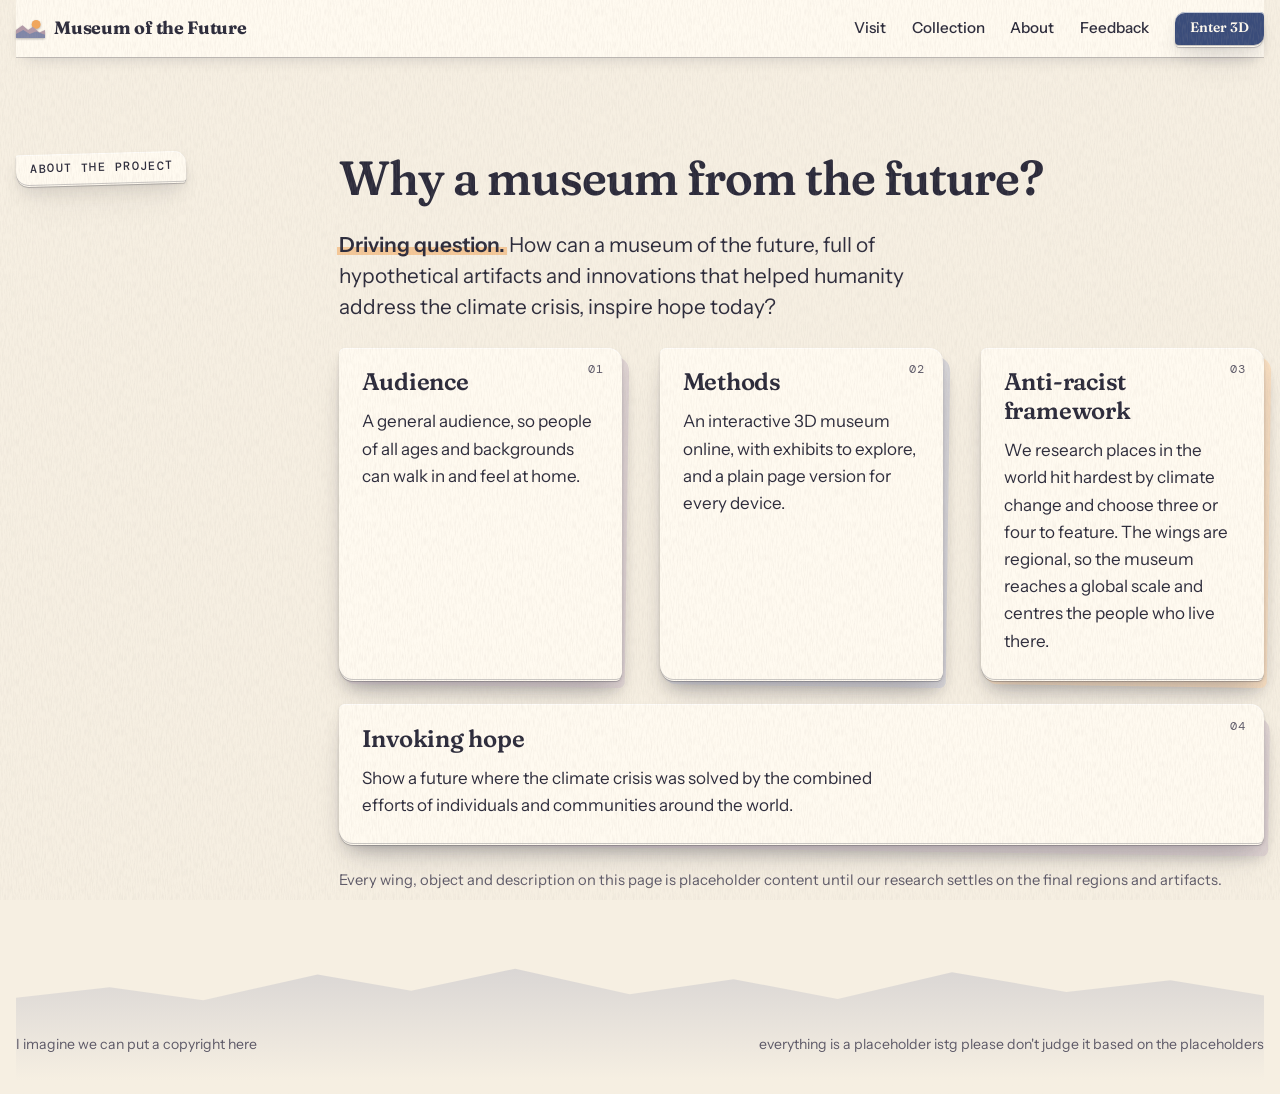
==== commit 1900a7cb: "collection header gone" ====
--- a/about/index.html
+++ b/about/index.html
@@ -24,7 +24,7 @@
   <div class="wrap">
     <a class="brand" href="../">Museum of the Future</a>
     <nav class="nav" aria-label="Main">
-      <a href="../index.html#visit">Visit</a><a href="../collection/">Collection</a><a href="./" aria-current="page">About</a><a href="../contribute/">Contribute</a><a href="../feedback/">Feedback</a>
+      <a href="../index.html#visit">Visit</a><a href="../collection/">Collection</a><a href="./" aria-current="page">About</a><a href="../feedback/">Feedback</a>
       <button class="btn btn-primary btn-sm" type="button" data-3d="">Enter 3D</button>
     </nav>
   </div>
